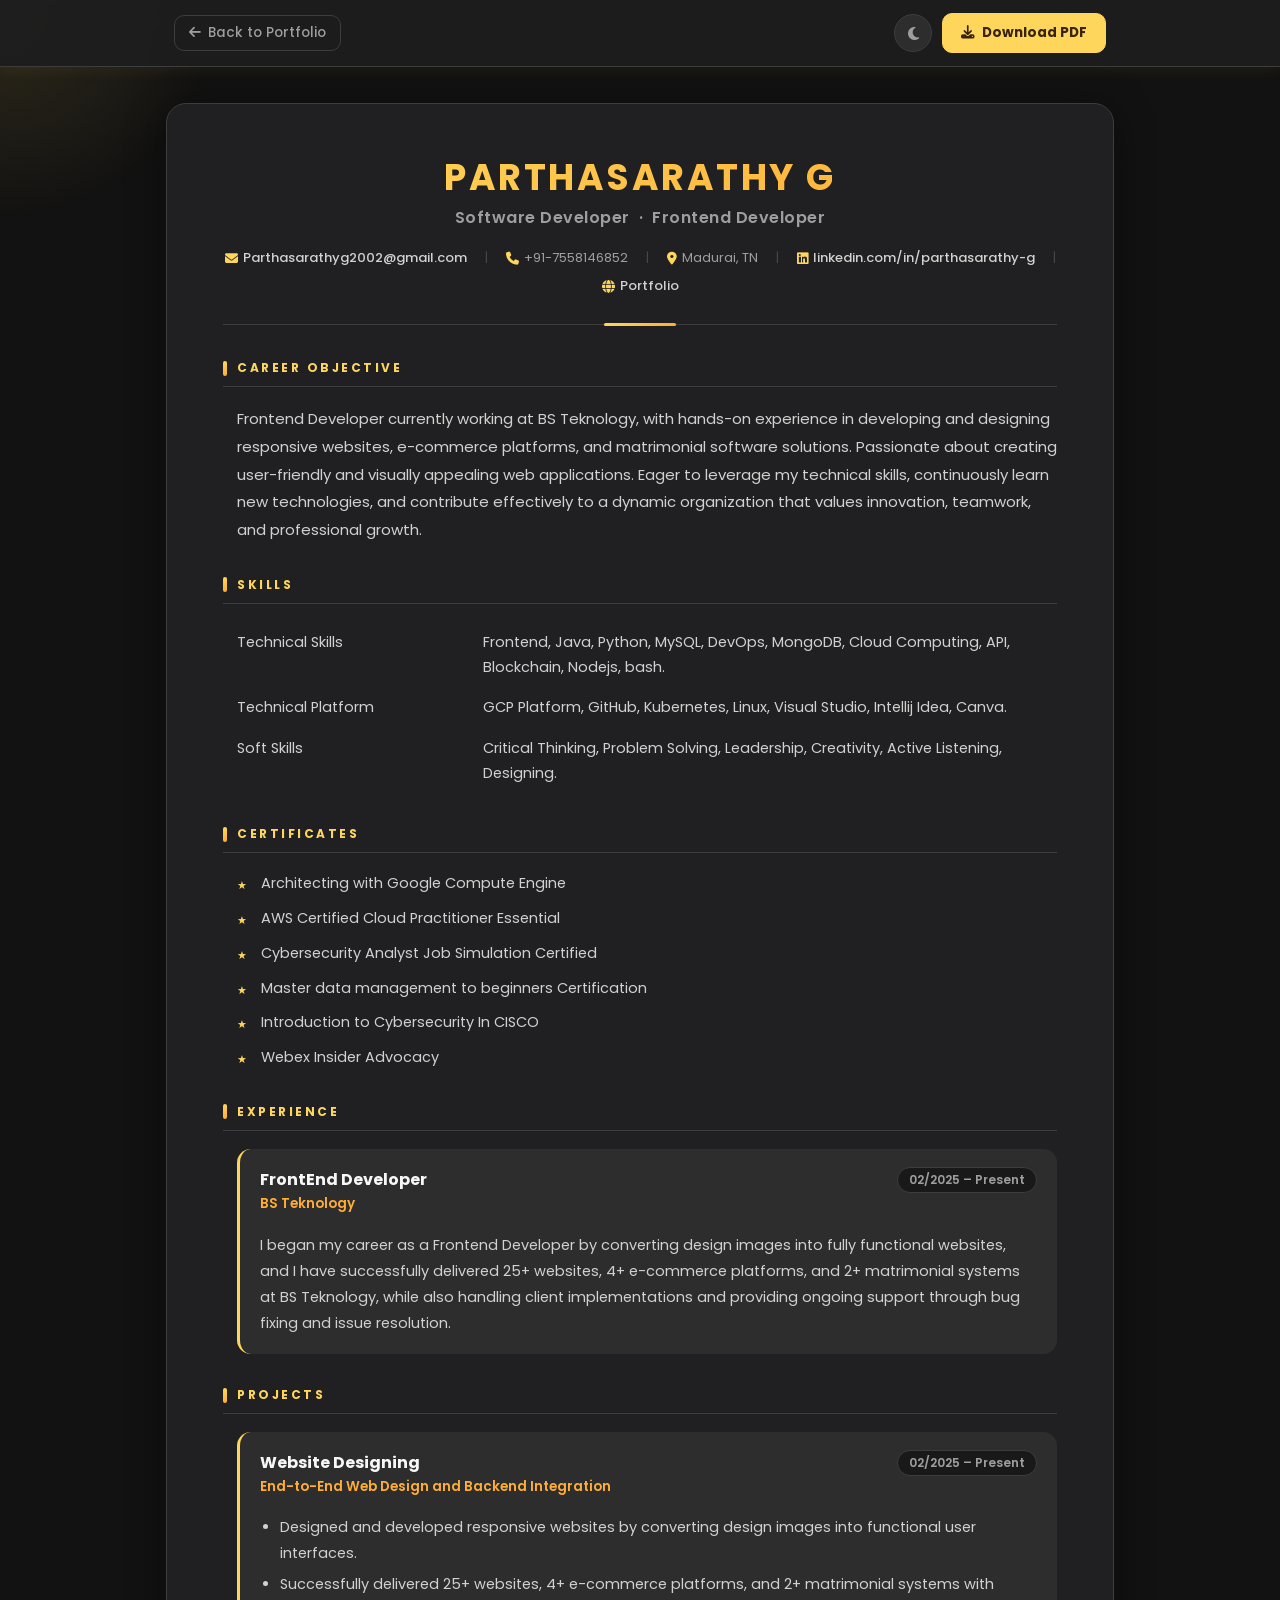
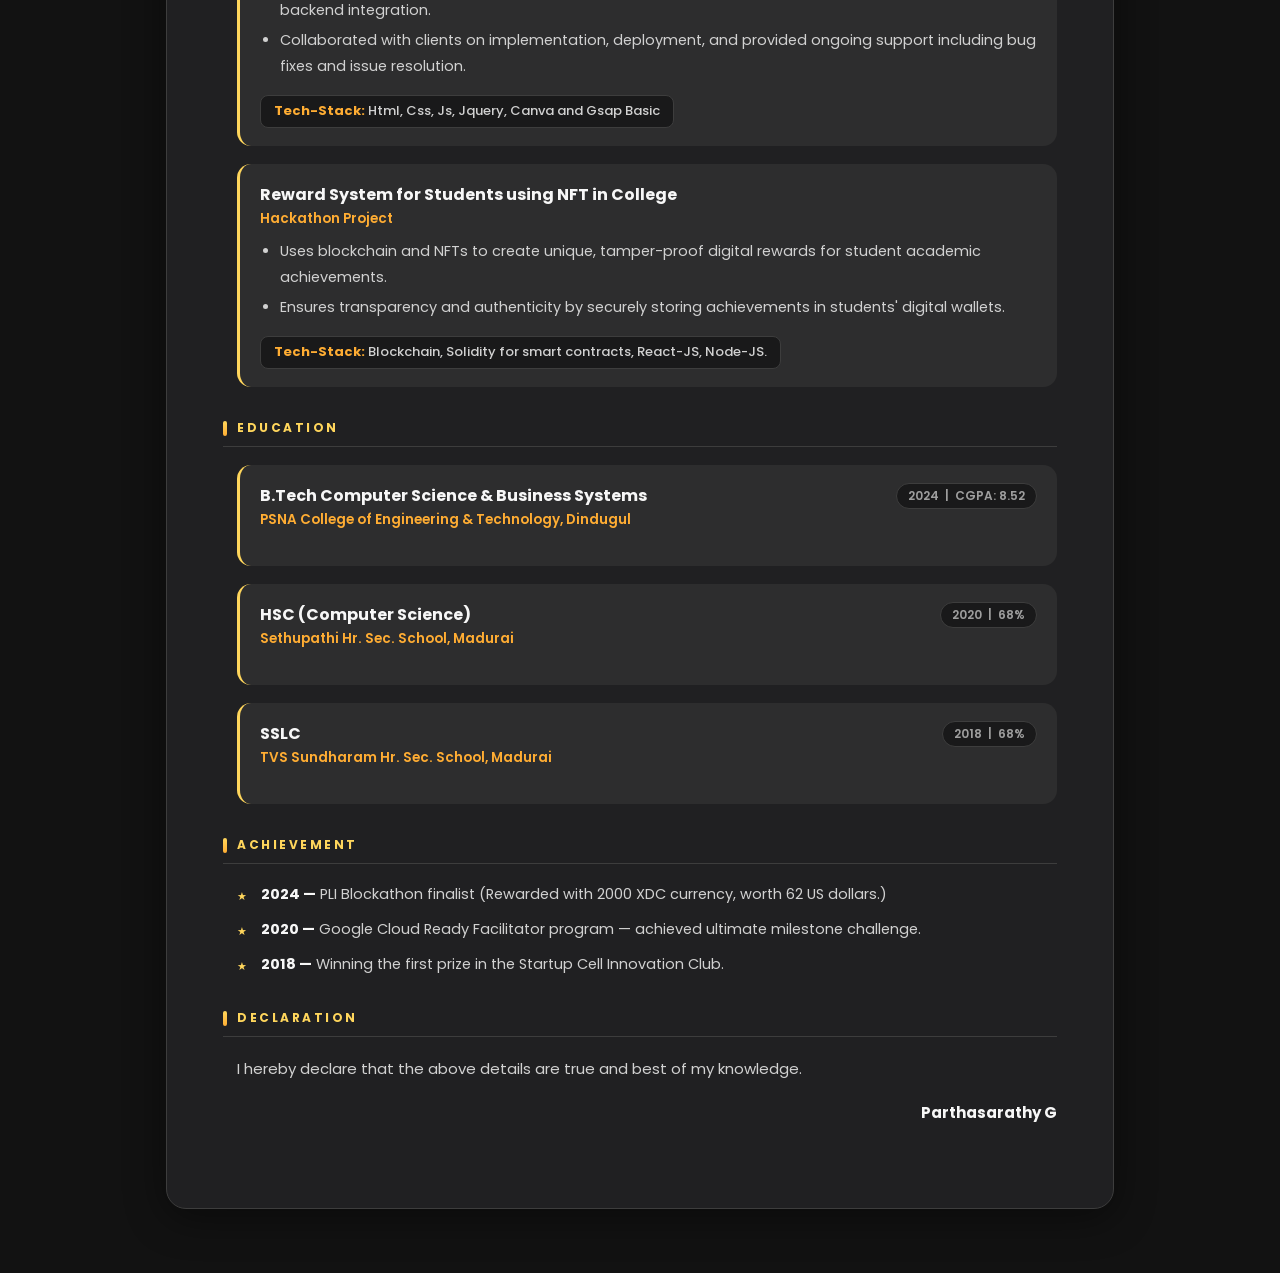
==== resume.html @ 0eb8a767 "Add resume page with dark/light mode, yellow theme, mouse glow and PDF download" ====
<!DOCTYPE html>
<html lang="en" data-theme="dark">
<head>
    <meta charset="UTF-8">
    <meta name="viewport" content="width=device-width, initial-scale=1.0">
    <title>Resume — Parthasarathy G</title>
    <link rel="shortcut icon" href="./assets/images/ticon.png" type="image/x-icon">
    <link rel="stylesheet" href="https://cdnjs.cloudflare.com/ajax/libs/font-awesome/6.4.0/css/all.min.css">
    <link href="https://fonts.googleapis.com/css2?family=Poppins:wght@300;400;500;600;700&display=swap" rel="stylesheet">

    <style>
        /* ============================================================
           THEME TOKENS
        ============================================================ */
        :root {
            --yellow:       hsl(45, 100%, 68%);
            --yellow-hover: hsl(36, 100%, 60%);
            --yellow-glow:  hsla(45, 100%, 68%, 0.18);
            --radius:       14px;
            --transition:   0.28s ease;
        }

        /* --- DARK --- */
        [data-theme="dark"] {
            --bg:           hsl(0,   0%,  7%);
            --surface:      hsl(240, 2%, 13%);
            --surface2:     hsl(240, 1%, 18%);
            --border:       hsl(0,   0%, 24%);
            --text-heading: hsl(0,   0%, 97%);
            --text-body:    hsl(0,   0%, 82%);
            --text-muted:   hsl(0,   0%, 62%);
            --badge-bg:     hsl(240, 2%, 10%);
            --bar-bg:       hsla(240,1%, 12%, 0.92);
            --shadow:       0 8px 40px hsla(0,0%,0%,0.45);
        }

        /* --- LIGHT (warm amber-cream palette — harmonises with yellow) --- */
        [data-theme="light"] {
            --bg:           hsl(44, 30%, 94%);
            --surface:      hsl(44, 40%, 99%);
            --surface2:     hsl(44, 28%, 89%);
            --border:       hsl(40, 25%, 75%);
            --text-heading: hsl(35, 75%, 22%);   /* deep amber — matches yellow family */
            --text-body:    hsl(30, 22%, 20%);   /* warm dark brown — very readable */
            --text-muted:   hsl(30, 16%, 38%);   /* warm mid-brown */
            --badge-bg:     hsl(44, 35%, 91%);
            --bar-bg:       hsla(44, 40%, 99%, 0.94);
            --shadow:       0 8px 40px hsla(35, 40%, 10%, 0.10);
        }

        /* ============================================================
           RESET
        ============================================================ */
        *, *::before, *::after { margin:0; padding:0; box-sizing:border-box; }
        a  { text-decoration: none; }
        li { list-style: none; }

        html { scroll-behavior: smooth; }

        body {
            font-family: 'Poppins', sans-serif;
            background: var(--bg);
            color: var(--text-body);
            transition: background var(--transition), color var(--transition);
            min-height: 100vh;
        }

        /* ============================================================
           MOUSE GLOW  (hidden on mobile / touch)
        ============================================================ */
        #mouse-glow {
            pointer-events: none;
            position: fixed;
            width: 460px;
            height: 460px;
            border-radius: 50%;
            background: radial-gradient(circle, hsla(45,100%,68%,0.13) 0%, transparent 68%);
            transform: translate(-50%, -50%);
            transition: left 0.06s linear, top 0.06s linear;
            z-index: 0;
            opacity: 1;
        }
        @media (hover: none) { #mouse-glow { display: none; } }

        /* ============================================================
           ACTION BAR
        ============================================================ */
        .action-bar {
            position: sticky;
            top: 0;
            z-index: 200;
            background: var(--bar-bg);
            backdrop-filter: blur(16px);
            -webkit-backdrop-filter: blur(16px);
            border-bottom: 1px solid var(--border);
            box-shadow: 0 2px 16px hsla(45,100%,68%,0.07);
        }

        .action-container {
            max-width: 980px;
            margin: 0 auto;
            padding: 13px 24px;
            display: flex;
            justify-content: space-between;
            align-items: center;
            gap: 12px;
        }

        /* Back link */
        .back-link {
            display: inline-flex;
            align-items: center;
            gap: 7px;
            font-size: 13.5px;
            font-weight: 500;
            color: var(--text-muted);
            border: 1px solid var(--border);
            padding: 7px 14px;
            border-radius: 10px;
            transition: all var(--transition);
        }
        .back-link:hover {
            color: var(--yellow);
            border-color: var(--yellow);
            box-shadow: 0 0 12px var(--yellow-glow);
        }

        .bar-right {
            display: flex;
            align-items: center;
            gap: 10px;
        }

        /* Theme toggle */
        .theme-btn {
            width: 38px;
            height: 38px;
            border-radius: 50%;
            border: 1px solid var(--border);
            background: var(--surface2);
            color: var(--text-muted);
            font-size: 15px;
            display: flex;
            align-items: center;
            justify-content: center;
            cursor: pointer;
            transition: all var(--transition);
            flex-shrink: 0;
        }
        .theme-btn:hover {
            border-color: var(--yellow);
            color: var(--yellow);
            box-shadow: 0 0 14px var(--yellow-glow);
        }

        /* Download button */
        .dl-btn {
            display: inline-flex;
            align-items: center;
            gap: 7px;
            padding: 9px 18px;
            font-size: 13.5px;
            font-weight: 700;
            font-family: 'Poppins', sans-serif;
            border-radius: 10px;
            border: 1.5px solid var(--yellow);
            background: var(--yellow);
            color: hsl(30, 60%, 14%);
            cursor: pointer;
            transition: all var(--transition);
            white-space: nowrap;
        }
        .dl-btn:hover {
            background: var(--yellow-hover);
            border-color: var(--yellow-hover);
            box-shadow: 0 0 22px hsla(45,100%,68%,0.45);
            transform: translateY(-2px);
        }

        /* ============================================================
           RESUME WRAPPER + CARD
        ============================================================ */
        .resume-wrapper {
            max-width: 980px;
            margin: 36px auto 64px;
            padding: 0 16px;
            position: relative;
            z-index: 1;
        }

        .resume {
            background: var(--surface);
            border: 1px solid var(--border);
            border-radius: 20px;
            padding: 52px 56px;
            box-shadow: var(--shadow);
            transition: background var(--transition), border-color var(--transition), box-shadow var(--transition);
        }

        /* ============================================================
           RESUME HEADER
        ============================================================ */
        .resume-header {
            text-align: center;
            padding-bottom: 28px;
            margin-bottom: 34px;
            border-bottom: 1.5px solid var(--border);
            position: relative;
        }
        .resume-header::after {
            content: '';
            position: absolute;
            bottom: -1.5px;
            left: 50%;
            transform: translateX(-50%);
            width: 72px;
            height: 3px;
            background: linear-gradient(to right, var(--yellow), var(--yellow-hover));
            border-radius: 3px;
        }

        .resume-header h1 {
            font-size: 36px;
            font-weight: 700;
            letter-spacing: 2.5px;
            text-transform: uppercase;
            background: linear-gradient(to right, var(--yellow), var(--yellow-hover));
            -webkit-background-clip: text;
            -webkit-text-fill-color: transparent;
            background-clip: text;
            margin-bottom: 6px;
            line-height: 1.2;
        }

        .resume-subtitle {
            font-size: 16px;
            font-weight: 600;
            color: var(--text-muted);
            letter-spacing: 0.5px;
            margin-bottom: 18px;
        }

        .contact-row {
            display: flex;
            flex-wrap: wrap;
            justify-content: center;
            gap: 8px 18px;
            font-size: 13px;
        }
        .contact-row span {
            display: inline-flex;
            align-items: center;
            gap: 5px;
            color: var(--text-muted);
        }
        .contact-row i { color: var(--yellow); }
        .contact-row a { color: var(--text-body); font-weight: 500; transition: color var(--transition); }
        .contact-row a:hover { color: var(--yellow); }
        .sep { opacity: 0.3; }

        /* ============================================================
           SECTION STRUCTURE
        ============================================================ */
        .resume-section { margin-bottom: 32px; }

        .resume-section h2 {
            font-size: 12px;
            font-weight: 700;
            letter-spacing: 2.5px;
            text-transform: uppercase;
            color: var(--yellow);
            padding-bottom: 9px;
            margin-bottom: 18px;
            border-bottom: 1px solid var(--border);
            display: flex;
            align-items: center;
            gap: 10px;
        }
        [data-theme="light"] .resume-section h2 { color: hsl(36, 90%, 38%); }

        .resume-section h2::before {
            content: '';
            display: inline-block;
            width: 4px;
            height: 15px;
            background: linear-gradient(to bottom, var(--yellow), var(--yellow-hover));
            border-radius: 4px;
            flex-shrink: 0;
        }

        .section-content { padding-left: 14px; }

        .section-content > p {
            font-size: 15px;
            line-height: 1.85;
            color: var(--text-body);
            font-weight: 400;
        }

        /* ============================================================
           SKILLS TABLE
        ============================================================ */
        .skills-table { width: 100%; border-collapse: collapse; }
        .skills-table td {
            padding: 8px 0;
            vertical-align: top;
            font-size: 14.5px;
            color: var(--text-body);
            line-height: 1.7;
            font-weight: 400;
        }

        .skill-label {
            font-weight: 700;
            color: var(--text-heading);
            width: 30%;
            padding-right: 14px;
            white-space: nowrap;
        }

        /* ============================================================
           CARDS  (experience / project / education)
        ============================================================ */
        .exp-item, .project-item, .edu-item {
            margin-bottom: 18px;
            padding: 18px 20px;
            background: var(--surface2);
            border-radius: var(--radius);
            border-left: 3px solid var(--yellow);
            transition: box-shadow var(--transition), transform var(--transition);
        }
        [data-theme="light"] .exp-item,
        [data-theme="light"] .project-item,
        [data-theme="light"] .edu-item {
            border-left-color: hsl(36, 90%, 38%);
        }
        .exp-item:hover, .project-item:hover, .edu-item:hover {
            box-shadow: 0 0 22px var(--yellow-glow);
            transform: translateX(4px);
        }

        .exp-header, .edu-header {
            display: flex;
            justify-content: space-between;
            align-items: flex-start;
            flex-wrap: wrap;
            gap: 6px;
            margin-bottom: 8px;
        }

        .exp-header h3, .project-item > h3, .edu-header h3 {
            font-size: 16px;
            font-weight: 700;
            color: var(--text-heading);
            margin-bottom: 2px;
        }

        .exp-company, .edu-field {
            font-size: 13.5px;
            font-weight: 600;
            color: var(--yellow-hover);
            margin-bottom: 10px;
        }
        [data-theme="light"] .exp-company,
        [data-theme="light"] .edu-field {
            color: hsl(35, 85%, 30%);
        }

        .exp-date {
            font-size: 12px;
            font-weight: 600;
            color: var(--text-muted);
            background: var(--badge-bg);
            border: 1px solid var(--border);
            padding: 3px 11px;
            border-radius: 20px;
            white-space: nowrap;
            flex-shrink: 0;
        }

        /* Card body text */
        .card-text {
            font-size: 14.5px;
            color: var(--text-body);
            line-height: 1.8;
            font-weight: 400;
        }

        /* ============================================================
           LISTS
        ============================================================ */
        ul.resume-list {
            padding-left: 20px;
            margin-top: 8px;
        }
        ul.resume-list li {
            list-style: disc;
            font-size: 14.5px;
            color: var(--text-body);
            line-height: 1.78;
            margin-bottom: 5px;
            font-weight: 400;
        }

        ul.ach-list { padding-left: 0; }
        ul.ach-list li {
            font-size: 14.5px;
            color: var(--text-body);
            line-height: 1.78;
            margin-bottom: 9px;
            padding-left: 24px;
            position: relative;
            font-weight: 400;
        }
        ul.ach-list li::before {
            content: '★';
            position: absolute;
            left: 0;
            color: var(--yellow);
            font-size: 11px;
            top: 5px;
        }
        [data-theme="light"] ul.ach-list li::before { color: hsl(36, 90%, 38%); }
        ul.ach-list li strong { color: var(--text-heading); font-weight: 700; }

        /* ============================================================
           TECH BADGE
        ============================================================ */
        .tech-used {
            display: inline-block;
            margin-top: 10px;
            font-size: 13px;
            color: var(--text-body);
            background: var(--badge-bg);
            border: 1px solid var(--border);
            padding: 5px 13px;
            border-radius: 8px;
            line-height: 1.6;
            font-weight: 500;
        }
        .tech-used strong { color: var(--yellow-hover); font-weight: 700; }
        [data-theme="light"] .tech-used strong { color: hsl(35, 85%, 28%); }

        /* ============================================================
           DECLARATION
        ============================================================ */
        .declaration-footer {
            margin-top: 18px;
            text-align: right;
        }
        .declaration-footer p {
            font-size: 15px;
            font-weight: 700;
            color: var(--text-heading);
        }

        /* ============================================================
           PRINT
        ============================================================ */
        @media print {
            .action-bar, #mouse-glow { display: none !important; }
            body        { background: #fff !important; color: #111 !important; }
            .resume     { box-shadow: none !important; border: none !important; padding: 0 !important; background: #fff !important; }
            .resume-wrapper { margin: 0 !important; padding: 0 !important; }
            * { -webkit-text-fill-color: unset !important; }
        }

        /* ============================================================
           RESPONSIVE — TABLET
        ============================================================ */
        @media (max-width: 768px) {
            .resume { padding: 36px 28px; }
            .resume-header h1 { font-size: 28px; letter-spacing: 1.5px; }
            .resume-subtitle { font-size: 14px; }
            .action-container { padding: 12px 16px; }
            .skill-label { width: 36%; font-size: 13.5px; }
            .skills-table td { font-size: 13.5px; }
        }

        /* ============================================================
           RESPONSIVE — MOBILE
        ============================================================ */
        @media (max-width: 520px) {
            .resume { padding: 22px 16px; border-radius: 14px; }

            .resume-header h1 { font-size: 22px; letter-spacing: 1px; }
            .resume-subtitle  { font-size: 13px; }
            .contact-row      { font-size: 12px; gap: 6px 12px; }
            .sep              { display: none; }

            .resume-section h2 { font-size: 11px; letter-spacing: 2px; }

            /* Skills: stack vertically */
            .skills-table,
            .skills-table tbody,
            .skills-table tr,
            .skills-table td { display: block; width: 100%; }
            .skill-label {
                width: 100%;
                padding-bottom: 2px;
                padding-right: 0;
                white-space: normal;
            }
            .skills-table td:last-child { padding-left: 10px; margin-bottom: 8px; }

            /* Cards */
            .exp-header, .edu-header { flex-direction: column; gap: 6px; }
            .exp-header h3, .project-item > h3, .edu-header h3 { font-size: 14.5px; }
            .exp-date { align-self: flex-start; }
            .exp-item, .project-item, .edu-item { padding: 14px; }

            /* Back link: shorter */
            .back-link span { display: none; }
            .dl-btn { padding: 8px 13px; font-size: 12.5px; }

            .section-content { padding-left: 6px; }
            .card-text, ul.resume-list li, ul.ach-list li { font-size: 13.5px; }
        }
    </style>
</head>
<body>

    <!-- Mouse Glow -->
    <div id="mouse-glow"></div>

    <!-- ===== ACTION BAR ===== -->
    <div class="action-bar">
        <div class="action-container">
            <a class="back-link" href="index.html">
                <i class="fas fa-arrow-left"></i>
                <span>Back to Portfolio</span>
            </a>
            <div class="bar-right">
                <button class="theme-btn" id="themeToggle" title="Toggle dark / light mode">
                    <i class="fas fa-moon" id="themeIcon"></i>
                </button>
                <a href="./assets/resume.pdf" download="Parthasarathy_G_Resume.pdf" class="dl-btn">
                    <i class="fas fa-download"></i> Download PDF
                </a>
            </div>
        </div>
    </div>

    <!-- ===== RESUME ===== -->
    <div class="resume-wrapper">
        <div class="resume" id="resume">

            <!-- HEADER -->
            <header class="resume-header">
                <h1>Parthasarathy G</h1>
                <p class="resume-subtitle">Software Developer &nbsp;·&nbsp; Frontend Developer</p>
                <div class="contact-row">
                    <span><i class="fas fa-envelope"></i>
                        <a href="mailto:Parthasarathyg2002@gmail.com">Parthasarathyg2002@gmail.com</a>
                    </span>
                    <span class="sep">|</span>
                    <span><i class="fas fa-phone"></i> +91-7558146852</span>
                    <span class="sep">|</span>
                    <span><i class="fas fa-map-marker-alt"></i> Madurai, TN</span>
                    <span class="sep">|</span>
                    <span><i class="fab fa-linkedin"></i>
                        <a href="https://linkedin.com/in/parthasarathy-g" target="_blank">linkedin.com/in/parthasarathy-g</a>
                    </span>
                    <span class="sep">|</span>
                    <span><i class="fas fa-globe"></i>
                        <a href="https://parthasarathy27.github.io/portfolio-website/" target="_blank">Portfolio</a>
                    </span>
                </div>
            </header>

            <!-- CAREER OBJECTIVE -->
            <section class="resume-section">
                <h2>Career Objective</h2>
                <div class="section-content">
                    <p>
                        Frontend Developer currently working at BS Teknology, with hands-on experience in developing
                        and designing responsive websites, e-commerce platforms, and matrimonial software solutions.
                        Passionate about creating user-friendly and visually appealing web applications. Eager to leverage
                        my technical skills, continuously learn new technologies, and contribute effectively to a dynamic
                        organization that values innovation, teamwork, and professional growth.
                    </p>
                </div>
            </section>

            <!-- SKILLS -->
            <section class="resume-section">
                <h2>Skills</h2>
                <div class="section-content">
                    <table class="skills-table">
                        <tr>
                            <td class="skill-label">Technical Skills</td>
                            <td>Frontend, Java, Python, MySQL, DevOps, MongoDB, Cloud Computing, API, Blockchain, Nodejs, bash.</td>
                        </tr>
                        <tr>
                            <td class="skill-label">Technical Platform</td>
                            <td>GCP Platform, GitHub, Kubernetes, Linux, Visual Studio, Intellij Idea, Canva.</td>
                        </tr>
                        <tr>
                            <td class="skill-label">Soft Skills</td>
                            <td>Critical Thinking, Problem Solving, Leadership, Creativity, Active Listening, Designing.</td>
                        </tr>
                    </table>
                </div>
            </section>

            <!-- CERTIFICATES -->
            <section class="resume-section">
                <h2>Certificates</h2>
                <div class="section-content">
                    <ul class="ach-list">
                        <li>Architecting with Google Compute Engine</li>
                        <li>AWS Certified Cloud Practitioner Essential</li>
                        <li>Cybersecurity Analyst Job Simulation Certified</li>
                        <li>Master data management to beginners Certification</li>
                        <li>Introduction to Cybersecurity In CISCO</li>
                        <li>Webex Insider Advocacy</li>
                    </ul>
                </div>
            </section>

            <!-- EXPERIENCE -->
            <section class="resume-section">
                <h2>Experience</h2>
                <div class="section-content">
                    <div class="exp-item">
                        <div class="exp-header">
                            <div>
                                <h3>FrontEnd Developer</h3>
                                <p class="exp-company">BS Teknology</p>
                            </div>
                            <span class="exp-date">02/2025 – Present</span>
                        </div>
                        <p class="card-text">
                            I began my career as a Frontend Developer by converting design images
                            into fully functional websites, and I have successfully delivered 25+
                            websites, 4+ e-commerce platforms, and 2+ matrimonial systems at BS
                            Teknology, while also handling client implementations and providing
                            ongoing support through bug fixing and issue resolution.
                        </p>
                    </div>
                </div>
            </section>

            <!-- PROJECTS -->
            <section class="resume-section">
                <h2>Projects</h2>
                <div class="section-content">

                    <div class="project-item">
                        <div class="exp-header">
                            <div>
                                <h3>Website Designing</h3>
                                <p class="exp-company">End-to-End Web Design and Backend Integration</p>
                            </div>
                            <span class="exp-date">02/2025 – Present</span>
                        </div>
                        <ul class="resume-list">
                            <li>Designed and developed responsive websites by converting design images into functional user interfaces.</li>
                            <li>Successfully delivered 25+ websites, 4+ e-commerce platforms, and 2+ matrimonial systems with backend integration.</li>
                            <li>Collaborated with clients on implementation, deployment, and provided ongoing support including bug fixes and issue resolution.</li>
                        </ul>
                        <span class="tech-used"><strong>Tech-Stack:</strong> Html, Css, Js, Jquery, Canva and Gsap Basic</span>
                    </div>

                    <div class="project-item">
                        <h3>Reward System for Students using NFT in College</h3>
                        <p class="exp-company">Hackathon Project</p>
                        <ul class="resume-list">
                            <li>Uses blockchain and NFTs to create unique, tamper-proof digital rewards for student academic achievements.</li>
                            <li>Ensures transparency and authenticity by securely storing achievements in students' digital wallets.</li>
                        </ul>
                        <span class="tech-used"><strong>Tech-Stack:</strong> Blockchain, Solidity for smart contracts, React-JS, Node-JS.</span>
                    </div>

                </div>
            </section>

            <!-- EDUCATION -->
            <section class="resume-section">
                <h2>Education</h2>
                <div class="section-content">

                    <div class="edu-item">
                        <div class="edu-header">
                            <div>
                                <h3>B.Tech Computer Science &amp; Business Systems</h3>
                                <p class="edu-field">PSNA College of Engineering &amp; Technology, Dindugul</p>
                            </div>
                            <span class="exp-date">2024 &nbsp;|&nbsp; CGPA: 8.52</span>
                        </div>
                    </div>

                    <div class="edu-item">
                        <div class="edu-header">
                            <div>
                                <h3>HSC (Computer Science)</h3>
                                <p class="edu-field">Sethupathi Hr. Sec. School, Madurai</p>
                            </div>
                            <span class="exp-date">2020 &nbsp;|&nbsp; 68%</span>
                        </div>
                    </div>

                    <div class="edu-item">
                        <div class="edu-header">
                            <div>
                                <h3>SSLC</h3>
                                <p class="edu-field">TVS Sundharam Hr. Sec. School, Madurai</p>
                            </div>
                            <span class="exp-date">2018 &nbsp;|&nbsp; 68%</span>
                        </div>
                    </div>

                </div>
            </section>

            <!-- ACHIEVEMENTS -->
            <section class="resume-section">
                <h2>Achievement</h2>
                <div class="section-content">
                    <ul class="ach-list">
                        <li><strong>2024 —</strong> PLI Blockathon finalist (Rewarded with 2000 XDC currency, worth 62 US dollars.)</li>
                        <li><strong>2020 —</strong> Google Cloud Ready Facilitator program — achieved ultimate milestone challenge.</li>
                        <li><strong>2018 —</strong> Winning the first prize in the Startup Cell Innovation Club.</li>
                    </ul>
                </div>
            </section>

            <!-- DECLARATION -->
            <section class="resume-section">
                <h2>Declaration</h2>
                <div class="section-content">
                    <p>I hereby declare that the above details are true and best of my knowledge.</p>
                    <div class="declaration-footer">
                        <p>Parthasarathy G</p>
                    </div>
                </div>
            </section>

        </div>
    </div>

    <script>
        /* ===== MOUSE GLOW ===== */
        const glow = document.getElementById('mouse-glow');
        document.addEventListener('mousemove', e => {
            glow.style.left = e.clientX + 'px';
            glow.style.top  = e.clientY + 'px';
        });

        /* ===== DARK / LIGHT TOGGLE ===== */
        const html      = document.documentElement;
        const themeBtn  = document.getElementById('themeToggle');
        const themeIcon = document.getElementById('themeIcon');

        const saved = localStorage.getItem('resume-theme') || 'dark';
        setTheme(saved);

        themeBtn.addEventListener('click', () => {
            const next = html.getAttribute('data-theme') === 'dark' ? 'light' : 'dark';
            setTheme(next);
            localStorage.setItem('resume-theme', next);
        });

        function setTheme(t) {
            html.setAttribute('data-theme', t);
            themeIcon.className = t === 'dark' ? 'fas fa-moon' : 'fas fa-sun';
        }
    </script>

</body>
</html>
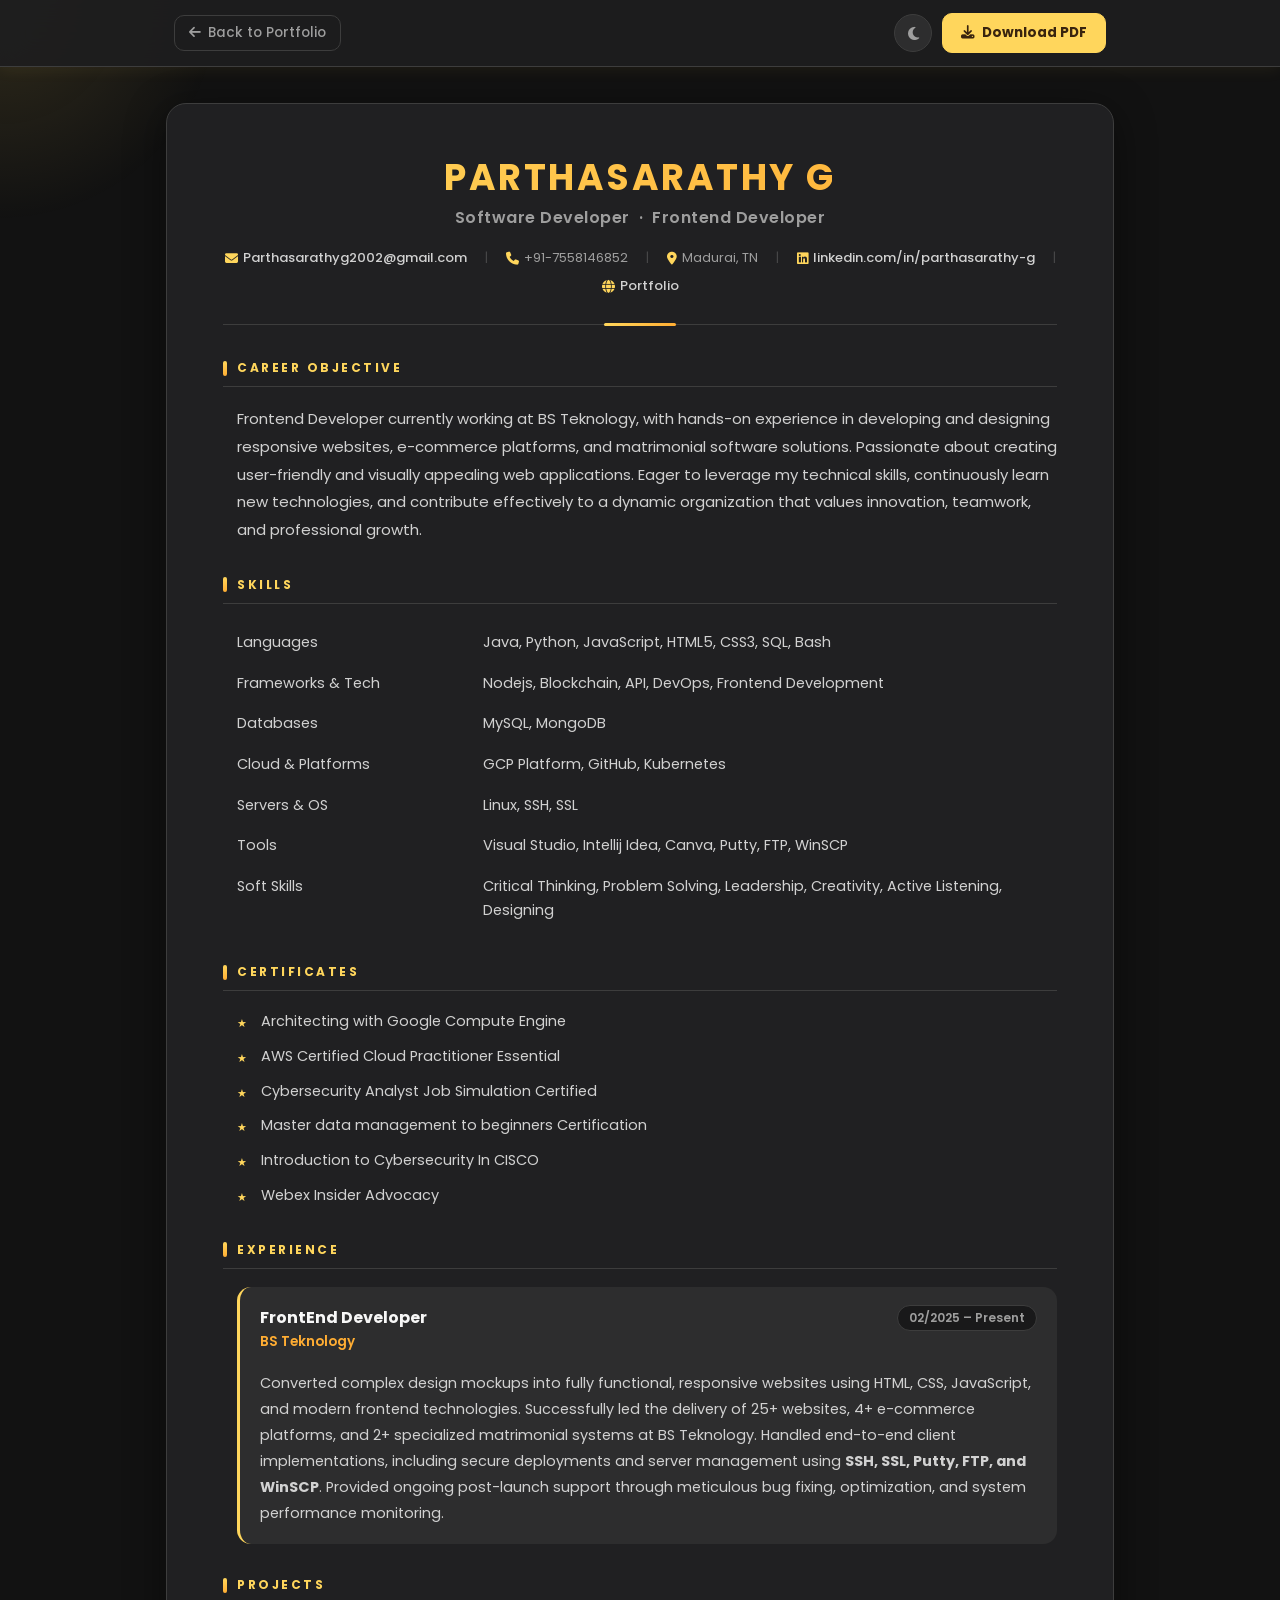
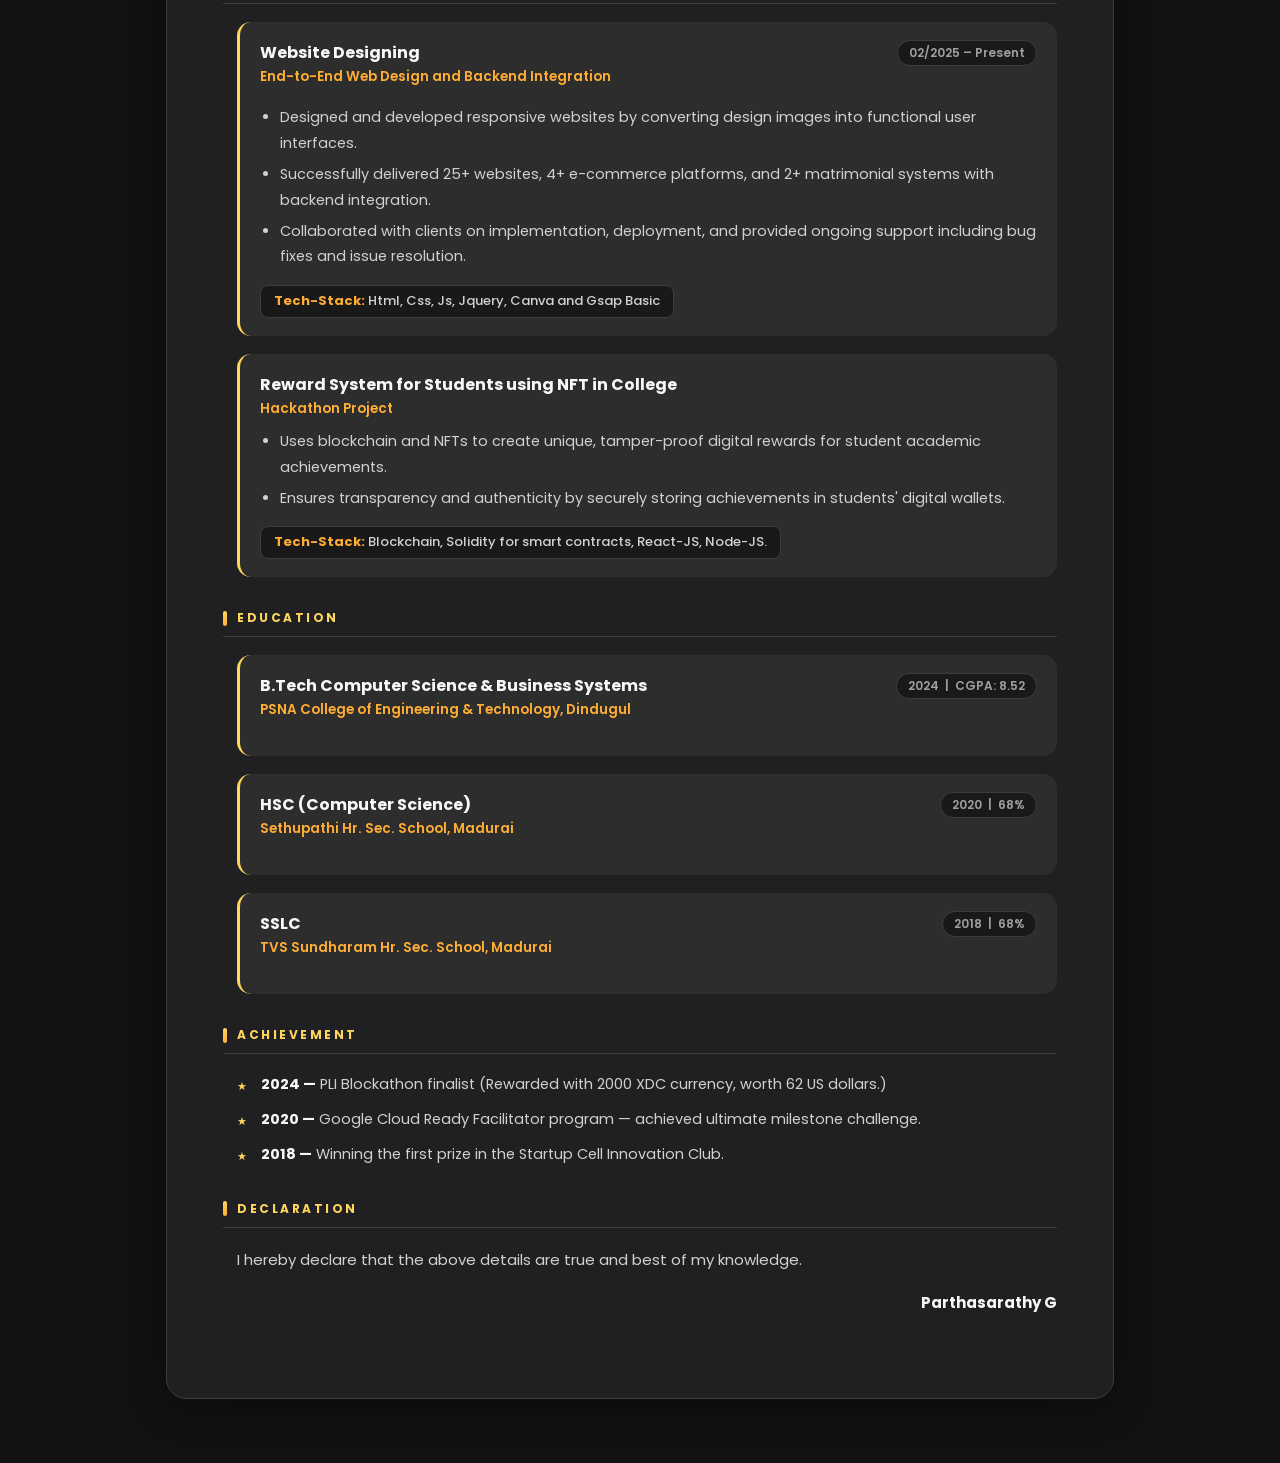
==== commit a3c35469: "Update skills and experience sections in resume and portfolio" ====
--- a/resume.html
+++ b/resume.html
@@ -588,16 +588,32 @@
                 <div class="section-content">
                     <table class="skills-table">
                         <tr>
-                            <td class="skill-label">Technical Skills</td>
-                            <td>Frontend, Java, Python, MySQL, DevOps, MongoDB, Cloud Computing, API, Blockchain, Nodejs, bash.</td>
+                            <td class="skill-label">Languages</td>
+                            <td>Java, Python, JavaScript, HTML5, CSS3, SQL, Bash</td>
                         </tr>
                         <tr>
-                            <td class="skill-label">Technical Platform</td>
-                            <td>GCP Platform, GitHub, Kubernetes, Linux, Visual Studio, Intellij Idea, Canva.</td>
+                            <td class="skill-label">Frameworks &amp; Tech</td>
+                            <td>Nodejs, Blockchain, API, DevOps, Frontend Development</td>
+                        </tr>
+                        <tr>
+                            <td class="skill-label">Databases</td>
+                            <td>MySQL, MongoDB</td>
+                        </tr>
+                        <tr>
+                            <td class="skill-label">Cloud &amp; Platforms</td>
+                            <td>GCP Platform, GitHub, Kubernetes</td>
+                        </tr>
+                        <tr>
+                            <td class="skill-label">Servers &amp; OS</td>
+                            <td>Linux, SSH, SSL</td>
+                        </tr>
+                        <tr>
+                            <td class="skill-label">Tools</td>
+                            <td>Visual Studio, Intellij Idea, Canva, Putty, FTP, WinSCP</td>
                         </tr>
                         <tr>
                             <td class="skill-label">Soft Skills</td>
-                            <td>Critical Thinking, Problem Solving, Leadership, Creativity, Active Listening, Designing.</td>
+                            <td>Critical Thinking, Problem Solving, Leadership, Creativity, Active Listening, Designing</td>
                         </tr>
                     </table>
                 </div>
@@ -631,11 +647,10 @@
                             <span class="exp-date">02/2025 – Present</span>
                         </div>
                         <p class="card-text">
-                            I began my career as a Frontend Developer by converting design images
-                            into fully functional websites, and I have successfully delivered 25+
-                            websites, 4+ e-commerce platforms, and 2+ matrimonial systems at BS
-                            Teknology, while also handling client implementations and providing
-                            ongoing support through bug fixing and issue resolution.
+                            Converted complex design mockups into fully functional, responsive websites using HTML, CSS, JavaScript, and modern frontend technologies. 
+                            Successfully led the delivery of 25+ websites, 4+ e-commerce platforms, and 2+ specialized matrimonial systems at BS Teknology. 
+                            Handled end-to-end client implementations, including secure deployments and server management using <strong>SSH, SSL, Putty, FTP, and WinSCP</strong>. 
+                            Provided ongoing post-launch support through meticulous bug fixing, optimization, and system performance monitoring.
                         </p>
                     </div>
                 </div>
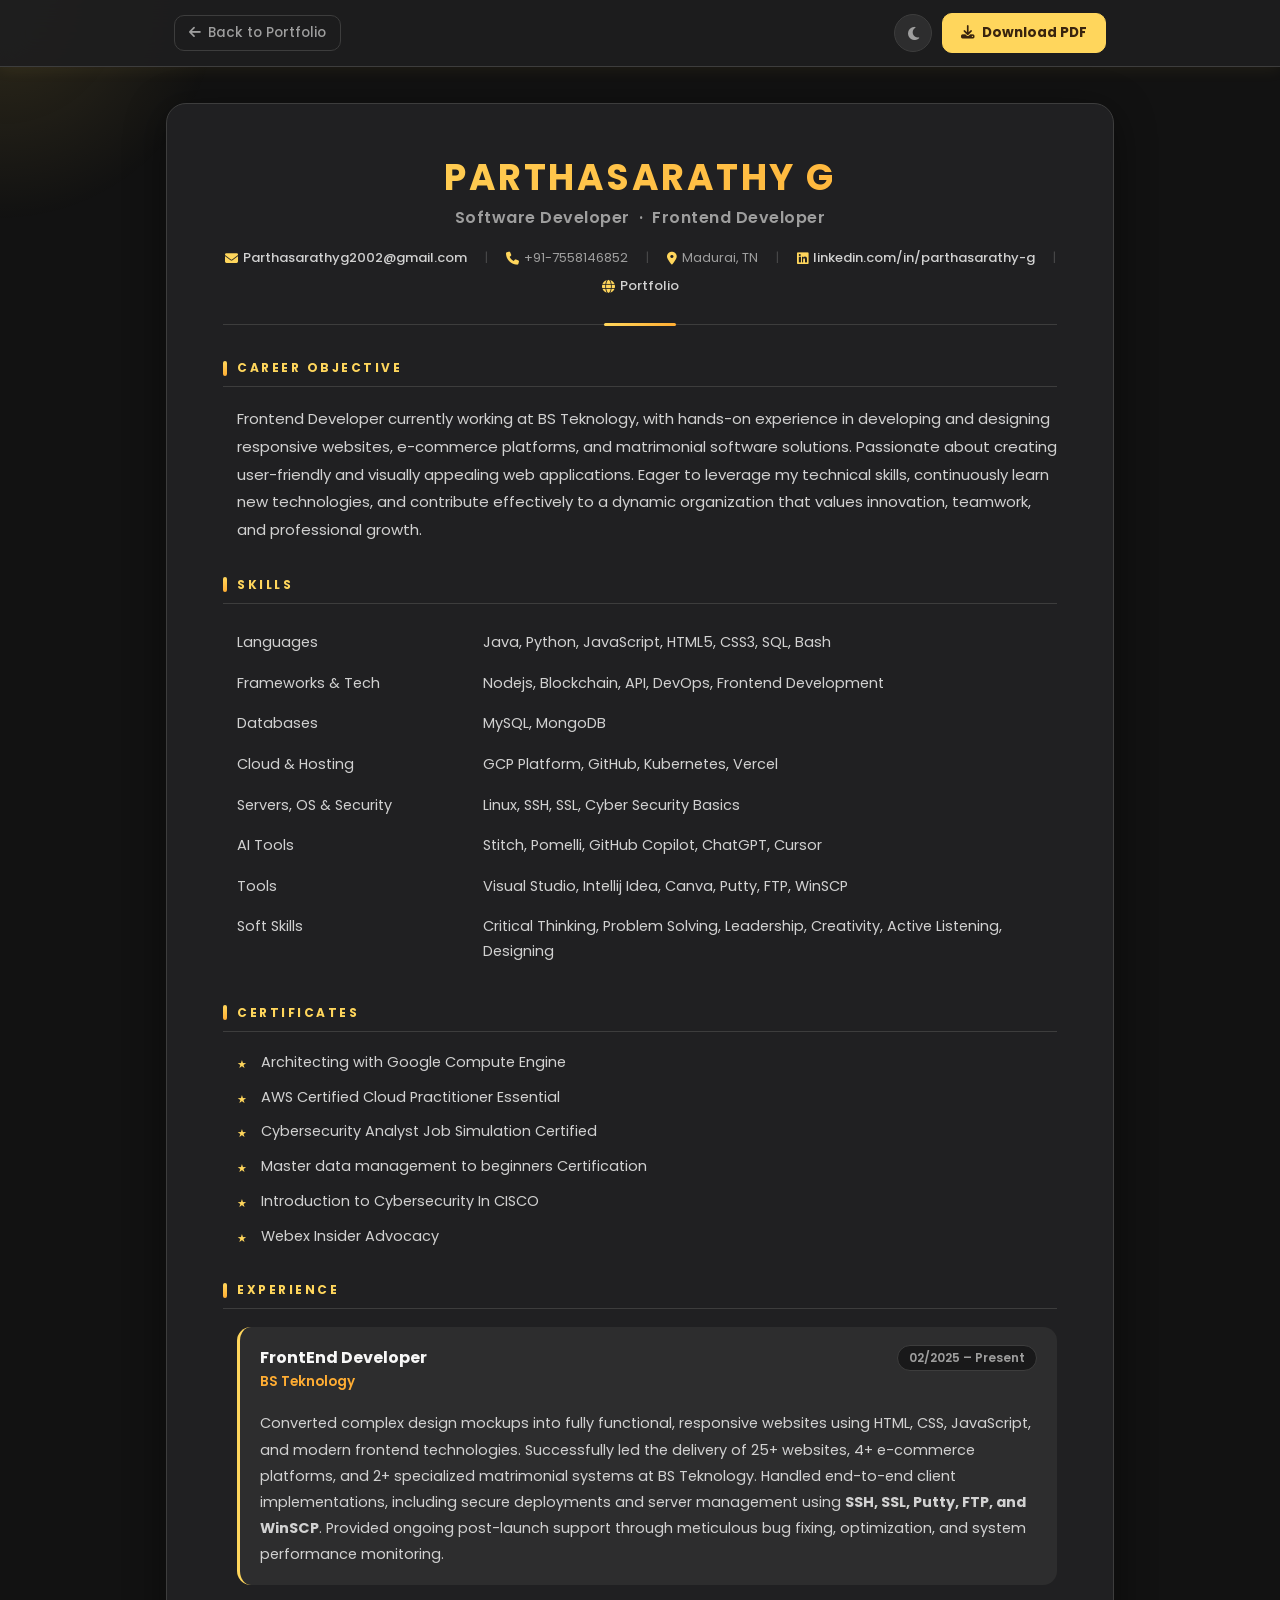
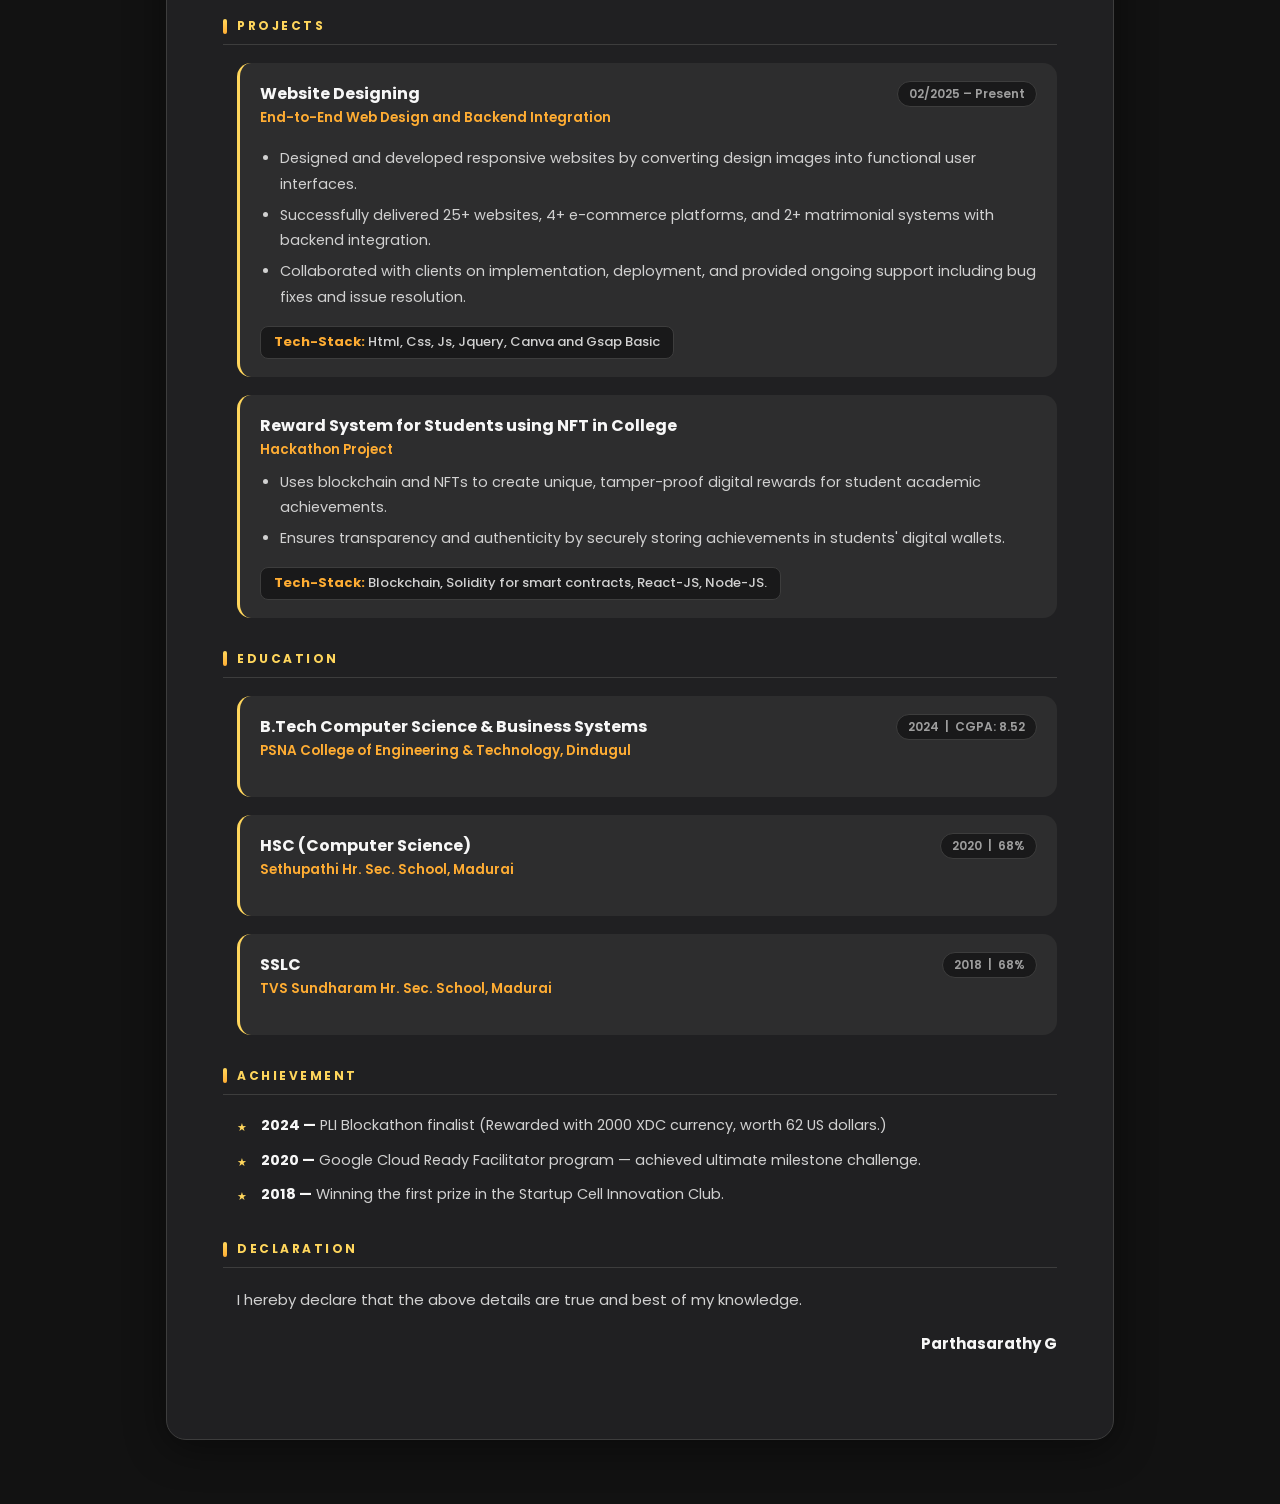
==== commit 1cf08523: "Add AI tools (Stitch, Pomelli), Vercel, and Cyber Security to skills" ====
--- a/resume.html
+++ b/resume.html
@@ -600,12 +600,16 @@
                             <td>MySQL, MongoDB</td>
                         </tr>
                         <tr>
-                            <td class="skill-label">Cloud &amp; Platforms</td>
-                            <td>GCP Platform, GitHub, Kubernetes</td>
+                            <td class="skill-label">Cloud &amp; Hosting</td>
+                            <td>GCP Platform, GitHub, Kubernetes, Vercel</td>
                         </tr>
                         <tr>
-                            <td class="skill-label">Servers &amp; OS</td>
-                            <td>Linux, SSH, SSL</td>
+                            <td class="skill-label">Servers, OS &amp; Security</td>
+                            <td>Linux, SSH, SSL, Cyber Security Basics</td>
+                        </tr>
+                        <tr>
+                            <td class="skill-label">AI Tools</td>
+                            <td>Stitch, Pomelli, GitHub Copilot, ChatGPT, Cursor</td>
                         </tr>
                         <tr>
                             <td class="skill-label">Tools</td>
@@ -651,6 +655,7 @@
                             Successfully led the delivery of 25+ websites, 4+ e-commerce platforms, and 2+ specialized matrimonial systems at BS Teknology. 
                             Handled end-to-end client implementations, including secure deployments and server management using <strong>SSH, SSL, Putty, FTP, and WinSCP</strong>. 
                             Provided ongoing post-launch support through meticulous bug fixing, optimization, and system performance monitoring.
+
                         </p>
                     </div>
                 </div>
